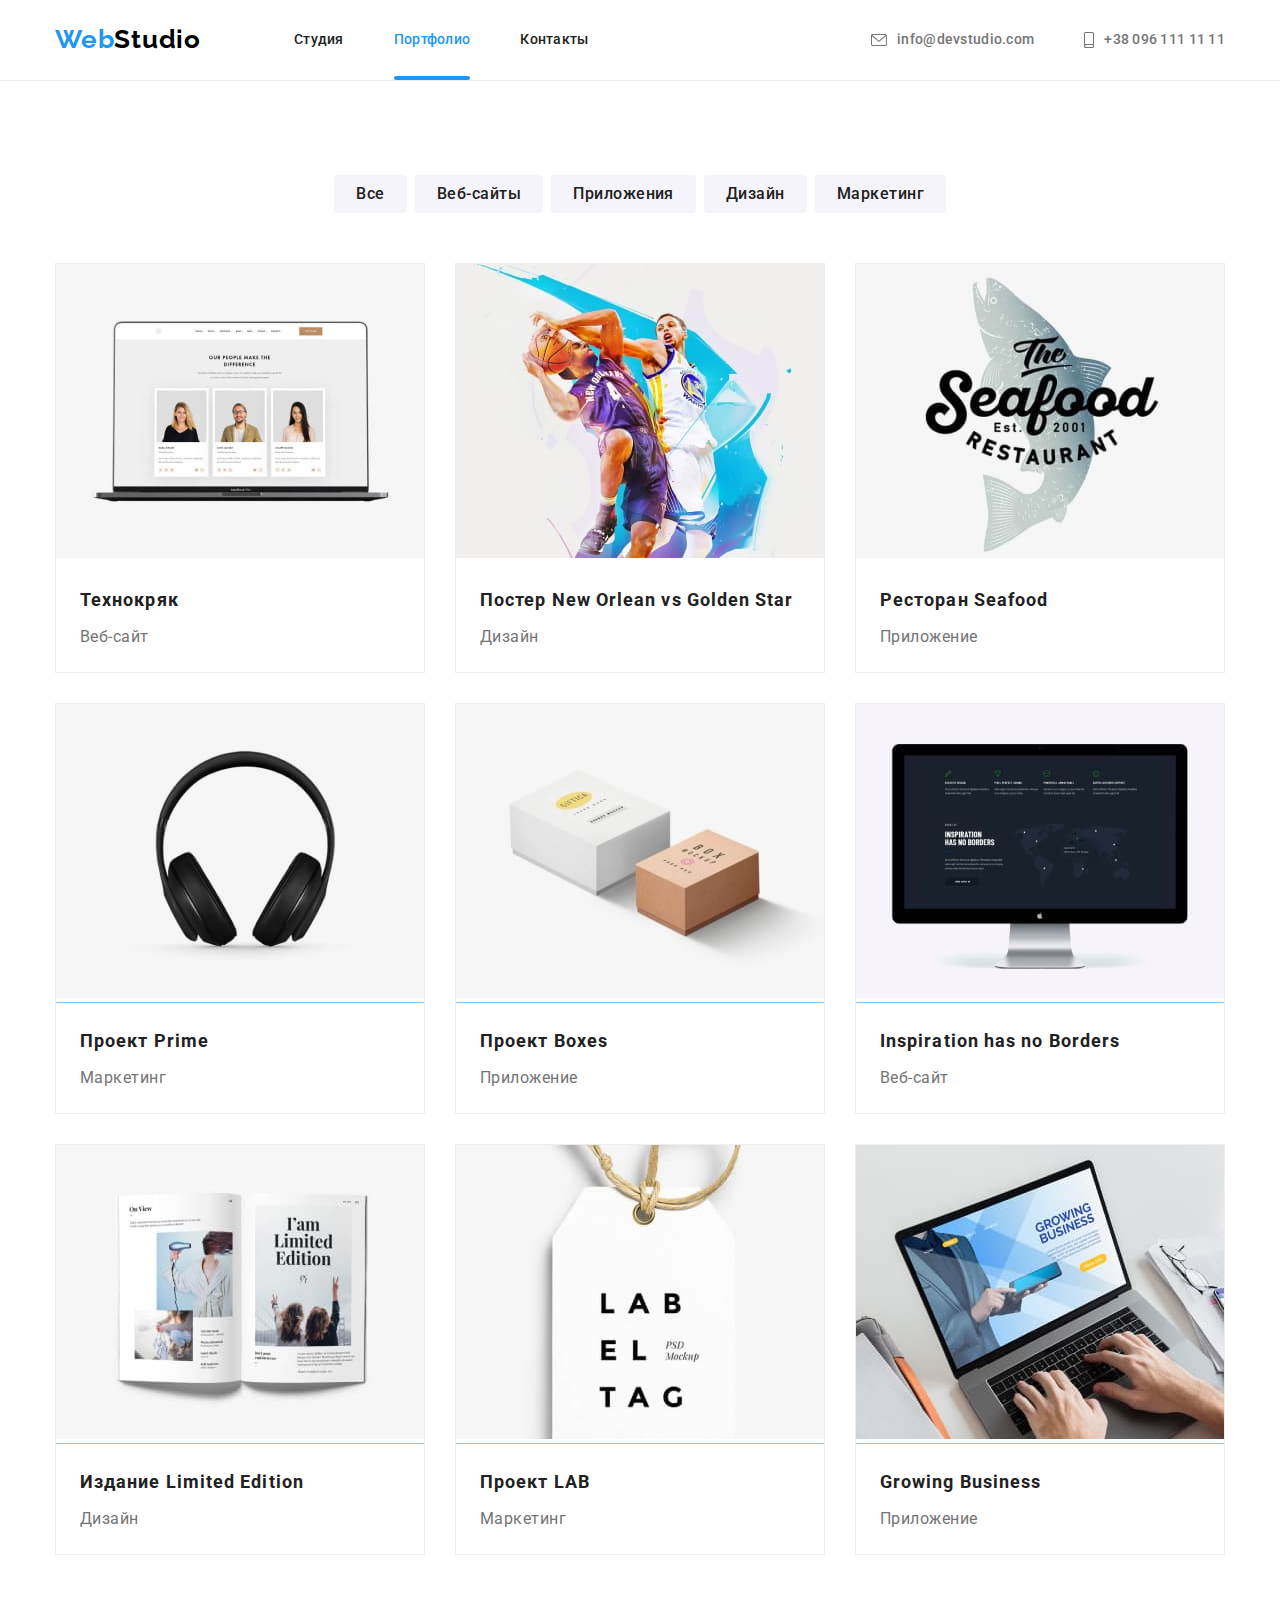
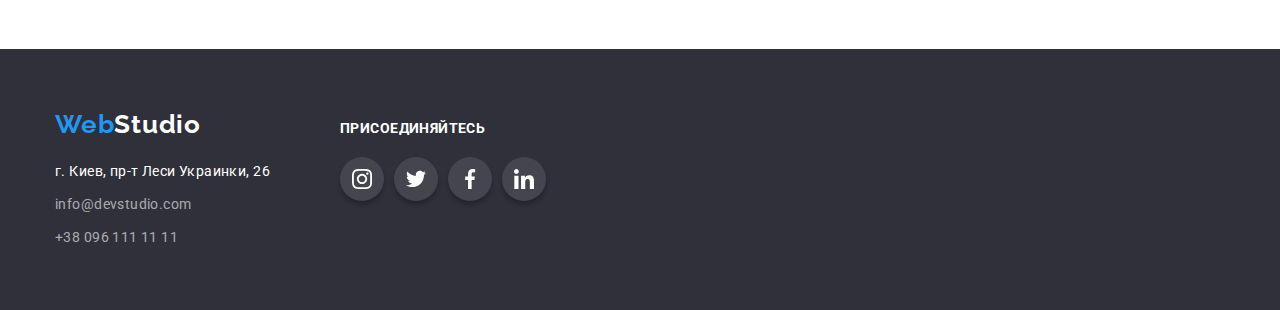
==== portfolio.html @ 2a6eb3f1 "homework 6" ====
<!DOCTYPE html>
<html lang="ru">
  <head>
    <meta charset="UTF-8" />
    <meta http-equiv="X-UA-Compatible" content="IE=edge" />
    <meta name="viewport" content="width=device-width, initial-scale=1.0" />
    <title>Portfolio</title>
    <link
      href="https://fonts.googleapis.com/css2?family=Raleway:wght@700&family=Roboto:wght@400;500;700;900&display=swap"
      rel="stylesheet"
    />
    <link
      rel="stylesheet"
      href="https://cdnjs.cloudflare.com/ajax/libs/modern-normalize/1.0.0/modern-normalize.min.css"
    />
    <link rel="stylesheet" href="./css/styles.css" />
  </head>
  <body>
    <!-- Шапка сайта -->
    <header>
      <!-- Основна навігація -->
      <div class="container header">
        <nav class="main-navigation">
          <a href="/" class="logo"> <span class="logo-web">Web</span>Studio </a>

          <ul class="site-nav list">
            <li class="item">
              <a href="./index.html" class="link">Студия</a>
            </li>
            <li class="item">
              <a href="./portfolio.html" class="link current">Портфолио</a>
            </li>
            <li class="item"><a href="" class="link">Контакты</a></li>
          </ul>
        </nav>

        <!-- Контакти -->

        <ul class="contacts list">
          <li class="item">
            <a href="mailto:info@devstudio.com" class="link mail"
              ><svg class="icon-mail">
                <use href="./images/sprite.svg#icon-envelope"></use>
              </svg>
              info@devstudio.com</a
            >
          </li>
          <li class="item">
            <a href="tel:+380961111111" class="link phone"
              ><svg class="icon-phone">
                <use href="./images/sprite.svg#icon-smartphone"></use>
              </svg>
              +38 096 111 11 11</a
            >
          </li>
        </ul>
      </div>
    </header>

    <!--Основна частина -->
    <main>
      <section class="section portfolio">
        <div class="container">
          <h1 hidden>Portfolio</h1>
          <!-- Фильтр -->
          <ul class="list filter">
            <li class="item">
              <button type="button" class="button secondary">Все</button>
            </li>
            <li class="item">
              <button type="button" class="button secondary">Веб-сайты</button>
            </li>
            <li class="item">
              <button type="button" class="button secondary">Приложения</button>
            </li>
            <li class="item">
              <button type="button" class="button secondary">Дизайн</button>
            </li>
            <li class="item">
              <button type="button" class="button secondary">Маркетинг</button>
            </li>
          </ul>
          <!-- Приклади робіт -->
          <ul class="portfolio-list list">
            <li class="flex-element">
              <div class="portfolio-description">
                <img
                  src="./images/technocrack.jpg"
                  alt="Ноутбук"
                  width="370"
                  height="294"
                />

                <p class="description-text">
                  Технокряк это современная площадка распространения
                  коронавируса. Компании используют эту платформу для цифрового
                  шпионажа и атак на защищённые сервера конкурентов.
                </p>
              </div>

              <div class="portfolio-content">
                <h2 class="title">Технокряк</h2>
                <p class="text">Веб-сайт</p>
              </div>
            </li>

            <li class="flex-element">
              <div class="portfolio-description">
                <img
                  src="./images/poster.jpg"
                  alt="Два баскетболиста"
                  width="370"
                  height="294"
                />
                <p class="description-text">
                  Технокряк это современная площадка распространения
                  коронавируса. Компании используют эту платформу для цифрового
                  шпионажа и атак на защищённые сервера конкурентов.
                </p>
              </div>

              <div class="portfolio-content">
                <h2 class="title">Постер New Orlean vs Golden Star</h2>
                <p class="text">Дизайн</p>
              </div>
            </li>

            <li class="flex-element">
              <div class="portfolio-description">
                <img
                  src="./images/seafood.jpg"
                  alt="Лого ресторана Seafood"
                  width="370"
                  height="294"
                />
                <p class="description-text">
                  Технокряк это современная площадка распространения
                  коронавируса. Компании используют эту платформу для цифрового
                  шпионажа и атак на защищённые сервера конкурентов.
                </p>
              </div>
              <div class="portfolio-content">
                <h2 class="title">Ресторан Seafood</h2>
                <p class="text">Приложение</p>
              </div>
            </li>

            <li class="flex-element">
              <div class="portfolio-description">
                <img
                  src="./images/headphones.jpg"
                  alt="Наушники"
                  width="370"
                  height="294"
                />
                <p class="description-text">
                  Технокряк это современная площадка распространения
                  коронавируса. Компании используют эту платформу для цифрового
                  шпионажа и атак на защищённые сервера конкурентов.
                </p>
              </div>
              <div class="portfolio-content">
                <h2 class="title">Проект Prime</h2>
                <p class="text">Маркетинг</p>
              </div>
            </li>

            <li class="flex-element">
              <div class="portfolio-description">
                <img
                  src="./images/boxes.jpg"
                  alt="Две коробки разного размера"
                  width="370"
                  height="294"
                />
                <p class="description-text">
                  Технокряк это современная площадка распространения
                  коронавируса. Компании используют эту платформу для цифрового
                  шпионажа и атак на защищённые сервера конкурентов.
                </p>
              </div>
              <div class="portfolio-content">
                <h2 class="title">Проект Boxes</h2>
                <p class="text">Приложение</p>
              </div>
            </li>

            <li class="flex-element">
              <div class="portfolio-description">
                <img
                  src="./images/monitor.jpg"
                  alt="Монитор на котором открыт веб-сайт"
                  width="370"
                  height="294"
                />
                <p class="description-text">
                  Технокряк это современная площадка распространения
                  коронавируса. Компании используют эту платформу для цифрового
                  шпионажа и атак на защищённые сервера конкурентов.
                </p>
              </div>
              <div class="portfolio-content">
                <h2 class="title">Inspiration has no Borders</h2>
                <p class="text">Веб-сайт</p>
              </div>
            </li>

            <li class="flex-element">
              <div class="portfolio-description">
                <img
                  src="./images/book.jpg"
                  alt="Открытая книга"
                  width="370"
                  height="294"
                />
                <p class="description-text">
                  Технокряк это современная площадка распространения
                  коронавируса. Компании используют эту платформу для цифрового
                  шпионажа и атак на защищённые сервера конкурентов.
                </p>
              </div>
              <div class="portfolio-content">
                <h2 class="title">Издание Limited Edition</h2>
                <p class="text">Дизайн</p>
              </div>
            </li>

            <li class="flex-element">
              <div class="portfolio-description">
                <img
                  src="./images/label.jpg"
                  alt="Бирка"
                  width="370"
                  height="294"
                />
                <p class="description-text">
                  Технокряк это современная площадка распространения
                  коронавируса. Компании используют эту платформу для цифрового
                  шпионажа и атак на защищённые сервера конкурентов.
                </p>
              </div>
              <div class="portfolio-content">
                <h2 class="title">Проект LAB</h2>
                <p class="text">Маркетинг</p>
              </div>
            </li>

            <li class="flex-element">
              <div class="portfolio-description">
                <img
                  src="./images/laptop.jpg"
                  alt="Кто-то печатает на ноутбуке"
                  width="370"
                  height="294"
                />
                <p class="description-text">
                  Технокряк это современная площадка распространения
                  коронавируса. Компании используют эту платформу для цифрового
                  шпионажа и атак на защищённые сервера конкурентов.
                </p>
              </div>
              <div class="portfolio-content">
                <h2 class="title">Growing Business</h2>
                <p class="text">Приложение</p>
              </div>
            </li>
          </ul>
        </div>
      </section>
    </main>

    <!-- Подвал -->
    <footer class="footer">
      <div class="container">
        <div class="footer-address">
          <a href="/" class="logo">
            <span class="logo-web">Web</span
            ><span class="logo-studio">Studio</span>
          </a>

          <ul class="address-items list">
            <li class="address">г. Киев, пр-т Леси Украинки, 26</li>
            <li>
              <a href="mailto:info@devstudio.com" class="link"
                >info@devstudio.com</a
              >
            </li>
            <li>
              <a href="tel:+380961111111" class="link">+38 096 111 11 11 </a>
            </li>
          </ul>
        </div>

        <div class="join">
          <h3 class="footer-title">присоединяйтесь</h3>
          <ul class="social-list">
            <li>
              <a href="#" class="social-link instagram" aria-label="Instagram">
                <svg class="icon-instagram-footer">
                  <use href="./images/sprite.svg#icon-instagram"></use>
                </svg>
              </a>
            </li>
            <li>
              <a href="#" class="social-link" aria-label="Twitter">
                <svg class="icon-twitter-footer">
                  <use href="./images/sprite.svg#icon-twitter"></use>
                </svg>
              </a>
            </li>
            <li>
              <a href="#" class="social-link" aria-label="Facebook">
                <svg class="icon-facebook-footer">
                  <use href="./images/sprite.svg#icon-facebook"></use>
                </svg>
              </a>
            </li>
            <li>
              <a href="#" class="social-link" aria-label="LinkedIn">
                <svg class="icon-linkedin-footer">
                  <use href="./images/sprite.svg#icon-linkedin"></use>
                </svg>
              </a>
            </li>
          </ul>
        </div>
      </div>
    </footer>
  </body>
</html>
---- css/styles.css ----
:root {
  --primary-text-color: #757575;
  --title-text-color: #212121;
  --accent-color: #2196f3;
  --additional-text-color-white: #ffffff;
  --primary-bg-color: white;
  --additional-bg-color: #f5f4fa;
  --additional-bg-color-dark: #2f303a;
  --icon-social-color: #afb1b8;
}

body {
  color: var(--primary-text-color);
  background-color: var(--primary-bg-color);
  font-family: Roboto, sans-serif;
}

.list {
  list-style: none;
  margin-bottom: 0;
  margin-top: 0;
}

.container.header {
  display: flex;
  align-items: center;
  background-color: white;
}

header {
  border-bottom-width: 1px;
  border-bottom-style: solid;
  border-bottom-color: rgba(236, 236, 236, 1);
}

.logo {
  color: #000000;
  font-family: Raleway;
  font-weight: bold;
  font-size: 26px;
  line-height: 1.2;
  letter-spacing: 0.03em;
  text-decoration: none;
}

.logo-web {
  color: var(--accent-color);
}

/* Навігація */
.site-nav {
  display: flex;
  padding-left: 0;
  margin-left: 93px;
}

.main-navigation {
  display: flex;
  align-items: center;
  margin-right: auto;
}

.site-nav .item:not(:last-child) {
  margin-right: 50px;
}

.site-nav .link {
  position: relative;
  display: block;
  padding-top: 32px;
  padding-bottom: 32px;

  color: var(--title-text-color);
  font-weight: 500;
  font-size: 14px;
  line-height: 1.14;
  letter-spacing: 0.02em;
  text-decoration: none;
  transition: 250ms cubic-bezier(0.4, 0, 0.2, 1) color;
}

.site-nav .link.current::after {
  position: absolute;
  display: block;
  bottom: 0px;
  content: "";
  height: 4px;
  width: 100%;
  background: #2196f3;
  border-radius: 2px;
}

.site-nav .link:hover,
.site-nav .link:focus {
  color: var(--accent-color);
}

.site-nav .link.current {
  color: var(--accent-color);
}

/* Контакти */
.contacts {
  display: flex;
  padding-left: 0;
  margin-left: auto;
}

.contacts .item + .item {
  margin-left: 50px;
}

.contacts .link {
  color: var(--primary-text-color);
  font-weight: 500;
  font-size: 14px;
  line-height: 1.14;
  letter-spacing: 0.02em;
  text-decoration: none;
  transition: 250ms cubic-bezier(0.4, 0, 0.2, 1) color;
}

.contacts .link:hover,
.contacts .link:focus {
  color: var(--accent-color);
}

.link.mail,
.link.phone {
  display: flex;
  align-items: center;
}

.icon-mail {
  width: 16px;
  height: 12px;
  margin-right: 10px;
  fill: var(--primary-text-color);
  transition: 250ms cubic-bezier(0.4, 0, 0.2, 1) fill;
}

.contacts .link:hover .icon-mail,
.contacts .link:focus .icon-mail {
  fill: var(--accent-color);
}

.icon-phone {
  width: 10px;
  height: 16px;
  margin-right: 10px;
  fill: var(--primary-text-color);
  transition: 250ms cubic-bezier(0.4, 0, 0.2, 1) fill;
}

.contacts .link:hover .icon-phone,
.contacts .link:focus .icon-phone {
  fill: var(--accent-color);
}

/* Герой */

.overlay {
  height: 600px;
  max-width: 1600px;

  margin-left: auto;
  margin-right: auto;

  background-color: #c4c4c4;
  background-image: linear-gradient(
      to right,
      rgba(47, 48, 58, 0.5),
      rgba(47, 48, 58, 0.3)
    ),
    url(../images/hero-image.jpg);
  background-repeat: no-repeat;
  background-position: center;
}

.hero-title {
  color: var(--additional-text-color-white);
  font-weight: 900;
  font-size: 44px;
  line-height: 1.36;
  text-align: center;
  letter-spacing: 0.06em;
  text-transform: uppercase;

  margin-top: 0;
  margin-bottom: 30px;
}

.hero {
  text-align: center;
  padding-top: 200px;
  padding-bottom: 200px;

  padding-right: 15px;
  padding-left: 15px;
  margin: 0 auto;

  background-color: var(--additional-bg-color-dark);
}

/* Кнопка Студія*/
.button.primary {
  border-radius: 4px;
  min-width: 200px;
  padding: 10px 32px;

  color: var(--additional-text-color-white);
  background-color: var(--accent-color);
  font-family: inherit;
  font-weight: bold;
  font-size: 16px;
  line-height: 1.9;
  letter-spacing: 0.06em;
  text-align: center;
  box-shadow: 0px 4px 4px rgba(0, 0, 0, 0.15);

  cursor: pointer;
}

/* Кнопки Портфоліо */
.button.secondary {
  min-width: 73px;
  border-radius: 4px;
  padding: 6px 22px;
  border: none;

  color: var(--title-text-color);
  background-color: var(--additional-bg-color);
  font-family: inherit;
  font-weight: 500;
  font-size: 16px;
  line-height: 1.6;
  letter-spacing: 0.03em;

  cursor: pointer;

  transition: 250ms cubic-bezier(0.4, 0, 0.2, 1) color, backround-color,
    box-shadow;
}

.button.secondary:hover,
.button.secondary:focus {
  color: var(--additional-text-color-white);
  background-color: var(--accent-color);
  box-shadow: 0px 2px 2px 0px rgba(0, 0, 0, 0.12),
    0px 1px 2px 0px rgba(0, 0, 0, 0.08), 0px 3px 1px 0px rgba(0, 0, 0, 0.1);
}

/* Секція */
.section-title {
  color: var(--title-text-color);
  font-weight: bold;
  font-size: 36px;
  line-height: 1.16;
  text-align: center;
  letter-spacing: 0.03em;

  margin-top: 0;
  margin-bottom: 0;
}
/* Преимущества */

.features-icon {
  display: flex;
  padding-left: 0;
}

.features-icon .item {
  display: flex;
  width: 270px;
  height: 120px;
  margin-bottom: 30px;
  background-color: var(--additional-bg-color);
  justify-content: center;
  align-items: center;
}

.container .features {
  display: flex;
}

.section.features {
  background-color: white;
}

.features .item + .item {
  margin-left: 30px;
}

.features .title {
  color: var(--title-text-color);
  font-weight: bold;
  font-size: 14px;
  line-height: 1.14;
  letter-spacing: 0.03em;
  text-transform: uppercase;

  margin-top: 0;
  margin-bottom: 10px;
}

.features .text {
  font-size: 14px;
  line-height: 1.71;
  letter-spacing: 0.03em;

  margin-top: 0;
  margin-bottom: 0;
}

.features.list {
  padding-left: 0;
}

.features.list .item {
  width: 270px;
}

/* чим ми займаємось */
.section.about {
  padding-top: 0;
  background-color: white;
}

.section.about .list {
  display: flex;
}

.section.about .section-title {
  margin-bottom: 50px;
}

.list.about .item + .item {
  margin-left: 30px;
}

.list.about {
  padding-left: 0;
}

.list.about .item {
  position: relative;
}

.list.about .item .text {
  position: absolute;
  z-index: 1;
  bottom: 0;
  left: 0;
  width: 370px;
  min-height: 70px;
  background: rgba(47, 48, 58, 0.8);
  margin: 0;
  font-weight: bold;
  font-size: 14px;
  line-height: 1.14;
  text-align: center;
  letter-spacing: 0.03em;
  text-transform: uppercase;
  color: var(--additional-text-color-white);
  padding-top: 27px;
}

.list.about .item img {
  display: block;
}

/* Наша команда */
.team.list {
  display: flex;
  padding-left: 0;
}

.section.team {
  background-color: rgba(245, 244, 250, 1);
}

.section.team .section-title {
  margin-bottom: 50px;
}

.team.list .item + .item {
  margin-left: 26px;
}

.team.list .item {
  text-align: center;
}

.team .title {
  margin-top: 0;
  margin-bottom: 10px;

  color: var(--title-text-color);
  font-weight: 500;
  font-size: 16px;
  line-height: 1.18;
  letter-spacing: 0.03em;
}

.team .text {
  margin-top: 0;
  margin-bottom: 0;

  font-size: 16px;
  line-height: 1.18;
  letter-spacing: 0.03em;
}

.team-content {
  padding-top: 30px;
  padding-bottom: 0;
}

.team-member-box {
  width: 270px;
  height: 428px;
  background-color: var(--primary-bg-color);
  border-radius: 4px;
  box-shadow: 0px 2px 1px 0px rgba(0, 0, 0, 0.2);
  box-shadow: 0px 1px 1px 0px rgba(0, 0, 0, 0.14);
  box-shadow: 0px 1px 3px 0px rgba(0, 0, 0, 0.12);
}

.section {
  padding-top: 94px;
  padding-bottom: 94px;
}

/* SVG our team*/

.team-social-list {
  display: flex;
  justify-content: center;
  padding-left: 0;
  margin-top: 16px;
}

.team-social-list li:not(:last-child) {
  margin-right: 10px;
  padding-bottom: 30px;
}

.team.list {
  justify-content: space-between;
}

.team-social-list li {
  list-style: none;
}

.team-social-link {
  display: flex;
  width: 44px;
  height: 44px;
  border-radius: 50%;

  justify-content: center;
  align-items: center;

  transition: 250ms cubic-bezier(0.4, 0, 0.2, 1) background-color, fill;
}

.team-social-link:hover,
.team-social-link:focus {
  background-color: var(--accent-color);
}

.team-social-link:hover .icon-linkedin,
.team-social-link:focus .icon-linkedin {
  fill: var(--additional-text-color-white);
}

.team-social-link:hover .icon-instagram,
.team-social-link:focus .icon-instagram {
  fill: var(--additional-text-color-white);
}

.team-social-link:hover .icon-twitter,
.team-social-link:focus .icon-twitter {
  fill: var(--additional-text-color-white);
}

.team-social-link:hover .icon-facebook,
.team-social-link:focus .icon-facebook {
  fill: var(--additional-text-color-white);
}

.icon-instagram {
  width: 20px;
  height: 20px;
  fill: var(--icon-social-color);
}

.icon-twitter {
  width: 20px;
  height: 20px;
  fill: var(--icon-social-color);
}

.icon-facebook {
  width: 20px;
  height: 20px;
  fill: var(--icon-social-color);
}

.icon-linkedin {
  width: 20px;
  height: 20px;
  fill: var(--icon-social-color);
}

.logo-icon {
  fill: var(--icon-social-color);
}

/* Клієнти */

.clients {
  display: flex;
}

.clients .client-icon {
  width: 170px;
  height: 92px;
  border: 1px solid var(--icon-social-color);
  border-radius: 4px;
  display: flex;
  justify-content: center;
  align-items: center;

  transition: 250ms cubic-bezier(0.4, 0, 0.2, 1) border-color, fill;
}

.clients.list {
  padding-left: 0px;
  margin-top: 50px;
}

.clients.list li:not(:last-child) {
  margin-right: 30px;
}

.client-icon:hover,
.client-icon:focus {
  border-color: var(--accent-color);
}

.client-icon:hover .logo-icon,
.client-icon:focus .logo-icon {
  fill: var(--accent-color);
}

/* секція портфоліо */
.section.portfolio {
  background-color: white;
}

/* фільтр портфоліо */
.list.filter {
  display: flex;
  justify-content: center;
  margin-bottom: 50px;
  padding-left: 0;
}

.list.filter .item:not(:last-child) {
  margin-right: 8px;
}

/* Портфоліо. Приклади робіт */
.portfolio-list .title {
  margin-top: 0;
  margin-bottom: 4px;

  color: var(--title-text-color);
  font-weight: bold;
  font-size: 18px;
  line-height: 2;
  letter-spacing: 0.06em;
}

.portfolio-list .text {
  margin-top: 0;
  margin-bottom: 0;

  font-size: 16px;
  line-height: 1.9;
  letter-spacing: 0.03em;
}

.portfolio-content {
  padding-top: 20px;
  padding-bottom: 20px;
  padding-left: 24px;
  padding-right: 24px;
}

.portfolio-list {
  display: flex;
  flex-wrap: wrap;
  padding-left: 0;
}

.flex-element {
  width: 370px;
  margin-right: 30px;
  margin-bottom: 30px;
  border: 1px solid rgba(238, 238, 238, 1);
  transition: 250ms cubic-bezier(0.4, 0, 0.2, 1) box-shadow;
}

.flex-element:nth-child(3n) {
  margin-right: 0;
}

.flex-element:nth-last-child(-n + 3) {
  margin-bottom: 0;
}

.portfolio-list .flex-element:hover,
.portfolio-list .flex-element:focus {
  box-shadow: 0px 1px 1px rgba(0, 0, 0, 0.12), 0px 4px 4px rgba(0, 0, 0, 0.06),
    1px 4px 6px rgba(0, 0, 0, 0.16);
}

.portfolio-description {
  position: relative;
  overflow: hidden;
}

.description-text {
  position: absolute;
  top: 0;
  left: 0;
  width: 100%;
  height: 100%;
  background: rgba(33, 150, 243, 0.9);

  transform: translateY(100%);
  margin: 0;
  padding: 63px 24px;

  font-size: 18px;
  line-height: 1.5;
  letter-spacing: 0.03em;
  color: #ffffff;
  transition: 250ms cubic-bezier(0.4, 0, 0.2, 1) transform;
}

.portfolio-list .flex-element:hover .description-text,
.portfolio-list .flex-element:focus .description-text {
  transform: translateY(0%);
}

/* Подвал */
.footer .logo-studio {
  color: var(--additional-text-color-white);
}

.footer {
  padding-top: 60px;
  padding-bottom: 60px;

  background-color: var(--additional-bg-color-dark);
}
.address-items .address {
  color: var(--additional-text-color-white);
  font-style: normal;
  font-size: 14px;
  line-height: 1.71;
  letter-spacing: 0.03em;
}

.address-items .link {
  color: rgba(255, 255, 255, 0.6);
  font-style: normal;
  text-decoration: none;
  font-size: 14px;
  line-height: 1.71;
  letter-spacing: 0.03em;
  transition: 250ms cubic-bezier(0.4, 0, 0.2, 1) color;
}

.address-items {
  padding-left: 0;
  margin-top: 20px;
}

.address-items li:nth-child(2n) {
  margin-top: 9px;
  margin-bottom: 9px;
}

.address-items .link:hover,
.address-items .link:focus {
  color: var(--accent-color);
}

.container {
  width: 1200px;
  padding-right: 15px;
  padding-left: 15px;

  margin: 0 auto;
}

.footer-address {
  display: flex;
  flex-direction: column;
  margin-right: 70px;
}

.join {
  display: flex;
  flex-direction: column;
  margin-right: 93px;
}

.footer .container {
  display: flex;
}

.footer-title {
  font-weight: bold;
  font-size: 14px;
  line-height: 1.14;
  letter-spacing: 0.03em;
  text-transform: uppercase;
  color: #ffffff;

  margin-top: 0;
  padding-top: 12px;
  margin-bottom: 20px;
}

.subscribe {
  display: inline-block;
}

.subscribe-button {
  display: inline-flex;
  justify-content: center;
  align-items: center;
  border-radius: 4px;
  min-width: 200px;
  min-height: 50px;
  padding-bottom: 10px;
  padding-top: 10px;
  margin-left: 12px;
  padding-right: 28px;
  padding-left: 29px;

  color: var(--additional-text-color-white);
  background-color: var(--accent-color);
  font-family: inherit;
  font-weight: bold;
  font-size: 16px;
  line-height: 1.9;
  letter-spacing: 0.06em;
  text-align: center;
  box-shadow: 0px 4px 4px rgba(0, 0, 0, 0.15);

  cursor: pointer;
}

.icon-subscribe {
  margin-left: 10px;
}

.input-subscribe {
  padding: 15px 16px;
  width: 358px;
  height: 50px;
  border: 1px solid rgba(255, 255, 255, 0.3);
  box-sizing: border-box;
  filter: drop-shadow(0px 4px 4px rgba(0, 0, 0, 0.15));
  border-radius: 4px;
  background-color: var(--additional-bg-color-dark);
  color: var(--additional-text-color-white);
}

.social-list {
  display: flex;
  justify-content: center;
  padding-left: 0;
  margin-top: 0;
  margin-bottom: 0;
}

.social-list li:not(:last-child) {
  margin-right: 10px;
  padding-bottom: 30px;
}

.social-list li {
  list-style: none;
}

.social-link {
  display: flex;
  width: 44px;
  height: 44px;
  border-radius: 50%;

  justify-content: center;
  align-items: center;
  box-shadow: 0px 4px 4px rgba(0, 0, 0, 0.25);

  background-color: rgba(255, 255, 255, 0.1);

  transition: 250ms cubic-bezier(0.4, 0, 0.2, 1) background-color;
}

.social-link:hover,
.social-link:focus {
  background-color: var(--accent-color);
}

.icon-instagram-footer {
  width: 20px;
  height: 20px;
  fill: var(--additional-text-color-white);
}

.icon-twitter-footer {
  width: 20px;
  height: 20px;
  fill: var(--additional-text-color-white);
}

.icon-facebook-footer {
  width: 20px;
  height: 20px;
  fill: var(--additional-text-color-white);
}

.icon-linkedin-footer {
  width: 20px;
  height: 20px;
  fill: var(--additional-text-color-white);
}

/* Модальне вікно */

.backdrop {
  position: fixed;
  top: 0;
  left: 0;
  width: 100%;
  height: 100%;
  background-color: rgba(0, 0, 0, 0.2);
}

.backdrop.is-hidden {
  opacity: 0;
  pointer-events: none;
}

.modal {
  position: absolute;
  min-height: 581px;
  width: 528px;
  background-color: rgba(255, 255, 255, 1);
  top: 50%;
  left: 50%;
  transform: translate(-50%, -50%);
}

.close-modal {
  position: absolute;
  top: 8px;
  right: 8px;
  width: 30px;
  height: 30px;
  border: 1px solid rgba(0, 0, 0, 0.1);
  border-radius: 50%;
  background-color: rgba(255, 255, 255, 1);
  cursor: pointer;
  transition: 250ms cubic-bezier(0.4, 0, 0.2, 1) fill;
}

.close-modal:hover .close-button {
  fill: var(--accent-color);
}

/* Форма */

.form {
  width: 528px;
  margin-left: auto;
  margin-right: auto;
  padding-left: 40px;
  padding-right: 40px;
  border-radius: 4px;
  padding-bottom: 40px;
  padding-top: 40px;
}

.form-field {
  margin-bottom: 10px;
  display: flex;
  flex-direction: column;
  position: relative;
}

.form-field input {
  border: 1px solid #21212133;
  border-radius: 2px;
  margin-bottom: 10px;
  min-height: 40px;
  width: 448px;
}

.form-field textarea {
  width: 448px;
  height: 120px;
  border: 1px solid #21212133;
  border-radius: 2px;
  margin-bottom: 20px;
  padding-left: 16px;
  padding-top: 12px;
  padding-right: 16px;
  padding-bottom: 12px;
  resize: none;
  outline: none;
  transition: 250ms cubic-bezier(0.4, 0, 0.2, 1) border;
}

.form-field textarea:focus {
  border: 1px solid var(--accent-color);
}

.form-field textarea::placeholder {
  font-family: inherit;
  font-size: 12px;
  line-height: 1.16;
  letter-spacing: 0.01em;
  color: rgba(117, 117, 117, 0.5);
}

.form-title {
  margin-top: 0;
  margin-bottom: 12px;
  font-weight: bold;
  font-size: 20px;
  line-height: 1.15;
  text-align: center;
  letter-spacing: 0.03em;

  color: #212121;
}

.form-label {
  margin-bottom: 4px;
  font-style: normal;
  font-weight: normal;
  font-size: 12px;
  line-height: 1.16;
  letter-spacing: 0.01em;

  color: #757575;
}

.form-label.policy {
  font-size: 14px;
  margin-bottom: 0;

  display: flex;
}

.policy {
  display: flex;
  align-items: center;
  justify-content: center;
}

.form-label.policy a {
  color: var(--accent-color);
  text-decoration-line: underline;
}

.form-label.policy::before {
  display: block;
  content: "";
  width: 16px;
  height: 15px;
  border: 1px solid var(--title-text-color);
  border-radius: 2px;
  margin-right: 7px;
}

.form-input.policy:checked + .form-label.policy::before {
  background-color: var(--accent-color);
  background-image: url(../images/tip.svg);
  background-repeat: no-repeat;
  background-position: center;
  border: none;
}

.form-input.policy:focus + .form-label.policy::before {
  border: 1px solid var(--accent-color);
}

.form-input.policy {
  position: absolute;
  width: 1px;
  height: 1px;
  margin: -1px;
  border: 0px;
  padding: 0px;
  clip: rect(0 0 0 0);
  overflow: hidden;
}

.button-form {
  display: block;
  justify-content: center;
  align-items: center;
  border-radius: 4px;
  min-width: 200px;
  min-height: 50px;
  padding-bottom: 10px;
  padding-top: 10px;

  margin-top: 30px;
  margin-left: 124px;
  padding-right: 28px;
  padding-left: 29px;

  color: var(--additional-text-color-white);
  background-color: var(--accent-color);
  font-family: inherit;
  font-weight: bold;
  font-size: 16px;
  line-height: 1.9;
  letter-spacing: 0.06em;
  text-align: center;
  box-shadow: 0px 4px 4px rgba(0, 0, 0, 0.15);

  cursor: pointer;
}

.form-input {
  padding-left: 42px;
  padding-right: 10px;
  outline: none;
  transition: 250ms cubic-bezier(0.4, 0, 0.2, 1) border, fill;
  cursor: pointer;
}

.form-input:focus {
  border: 1px solid var(--accent-color);
}

.form-input:focus + svg {
  fill: var(--accent-color);
}
.form-icon {
  position: absolute;
  top: 40%;
  left: 12px;
}
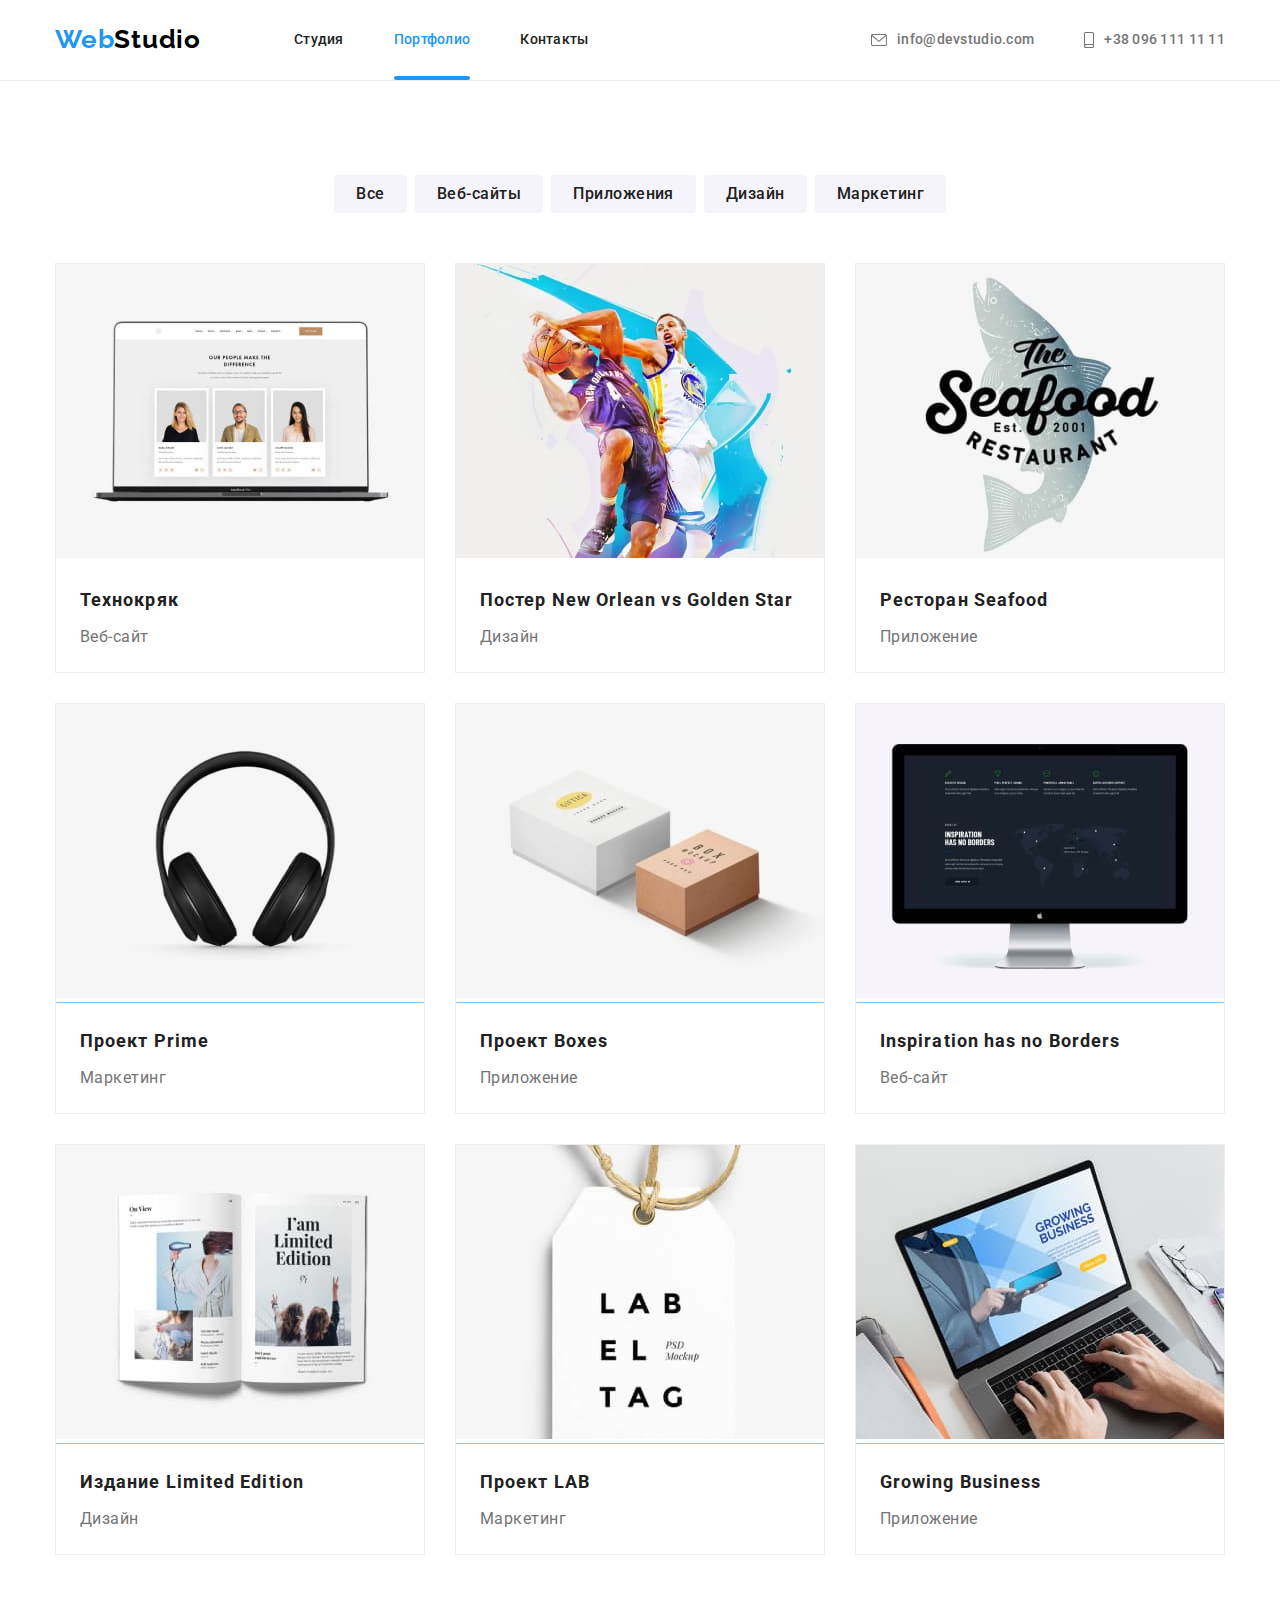
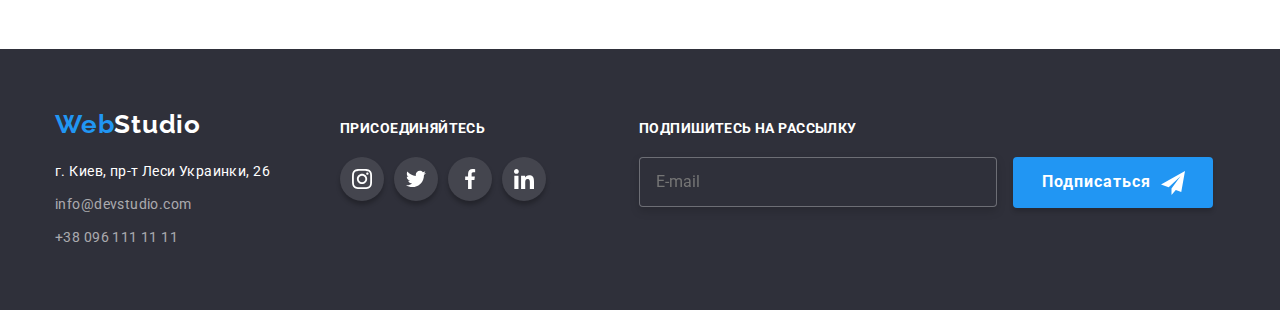
==== commit 38c6fa66: "homework 6 version 2" ====
--- a/portfolio.html
+++ b/portfolio.html
@@ -324,6 +324,22 @@
             </li>
           </ul>
         </div>
+
+        <div class="subscribe">
+          <h3 class="footer-title">Подпишитесь на рассылку</h3>
+          <input
+            type="email"
+            name="email"
+            placeholder="E-mail"
+            class="input-subscribe"
+          />
+          <button type="submit" class="subscribe-button">
+            Подписаться
+            <svg class="icon-subscribe" width="24" height="24">
+              <use href="./images/sprite.svg#icon-icon-send"></use>
+            </svg>
+          </button>
+        </div>
       </div>
     </footer>
   </body>
--- a/css/styles.css
+++ b/css/styles.css
@@ -747,6 +747,7 @@
   justify-content: center;
   align-items: center;
   border-radius: 4px;
+  border: hidden;
   min-width: 200px;
   min-height: 50px;
   padding-bottom: 10px;
@@ -892,6 +893,7 @@
 
 .form {
   width: 528px;
+  min-height: 581px;
   margin-left: auto;
   margin-right: auto;
   padding-left: 40px;
@@ -911,7 +913,7 @@
 .form-field input {
   border: 1px solid #21212133;
   border-radius: 2px;
-  margin-bottom: 10px;
+
   min-height: 40px;
   width: 448px;
 }
@@ -921,7 +923,6 @@
   height: 120px;
   border: 1px solid #21212133;
   border-radius: 2px;
-  margin-bottom: 20px;
   padding-left: 16px;
   padding-top: 12px;
   padding-right: 16px;
@@ -969,7 +970,7 @@
 .form-label.policy {
   font-size: 14px;
   margin-bottom: 0;
-
+  margin-top: 10px;
   display: flex;
 }
 
@@ -1022,6 +1023,7 @@
   justify-content: center;
   align-items: center;
   border-radius: 4px;
+  border: hidden;
   min-width: 200px;
   min-height: 50px;
   padding-bottom: 10px;
@@ -1062,6 +1064,6 @@
 }
 .form-icon {
   position: absolute;
-  top: 40%;
+  top: 50%;
   left: 12px;
 }
